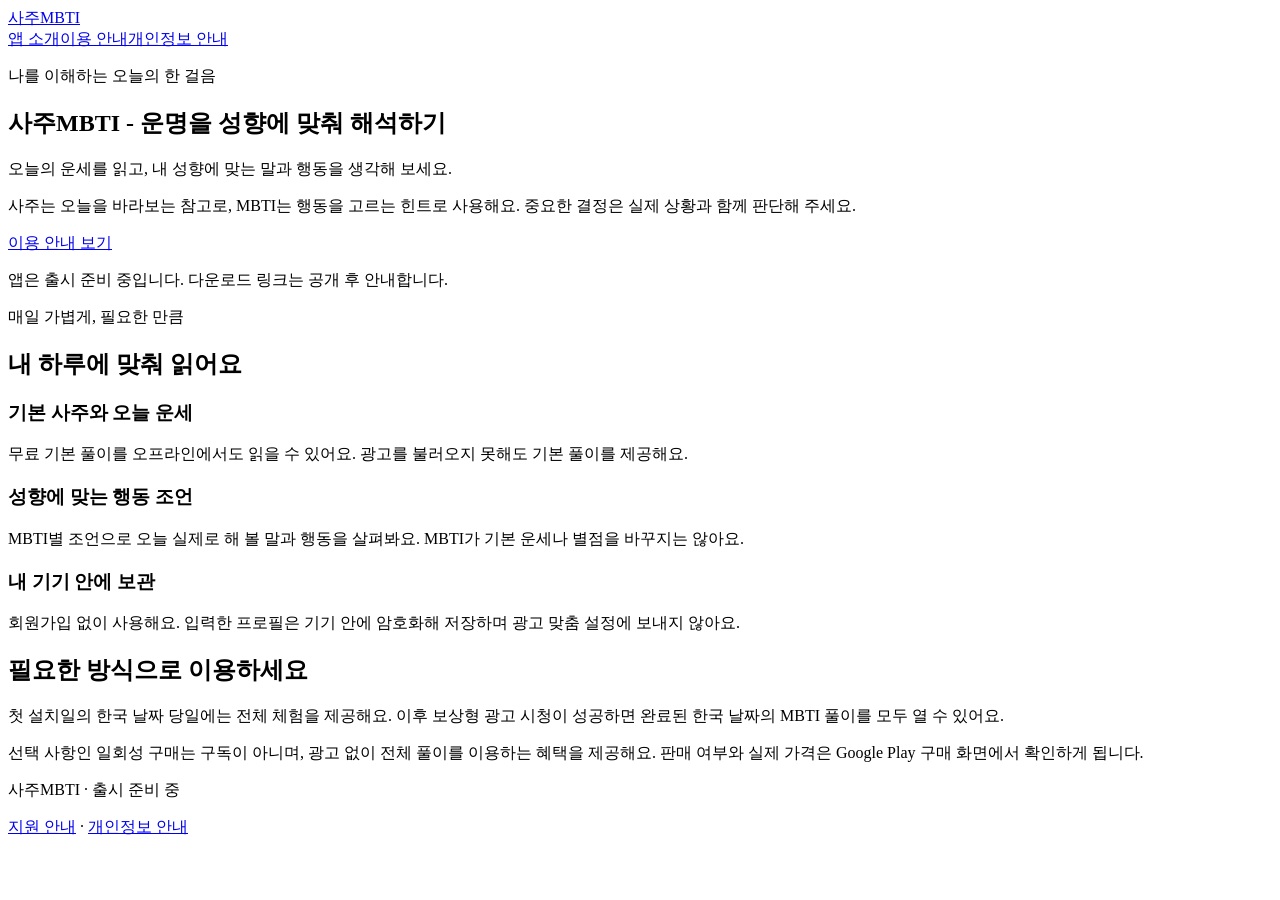
==== index.html @ 4e551788 "Add public SajuMBTI website: index.html" ====
<!doctype html>
<html lang="ko"><head><meta charset="utf-8"><meta name="viewport" content="width=device-width,initial-scale=1"><meta name="description" content="사주MBTI의 앱 소개와 이용 안내입니다."><title>사주MBTI - 운명을 성향에 맞춰 해석하기</title><link rel="stylesheet" href="site.css"></head><body>
<header><a class="brand" href="./">사주MBTI</a><nav aria-label="주요 메뉴"><a href="#features">앱 소개</a><a href="support.html">이용 안내</a><a href="privacy.html">개인정보 안내</a></nav></header>
<main><section class="hero"><div><p class="eyebrow">나를 이해하는 오늘의 한 걸음</p><h1>사주MBTI - 운명을 성향에 맞춰 해석하기</h1><p class="lead">오늘의 운세를 읽고, 내 성향에 맞는 말과 행동을 생각해 보세요.</p><p>사주는 오늘을 바라보는 참고로, MBTI는 행동을 고르는 힌트로 사용해요. 중요한 결정은 실제 상황과 함께 판단해 주세요.</p><a class="button" href="support.html">이용 안내 보기</a><p class="note">앱은 출시 준비 중입니다. 다운로드 링크는 공개 후 안내합니다.</p></div></section>
<section id="features"><p class="eyebrow">매일 가볍게, 필요한 만큼</p><h2>내 하루에 맞춰 읽어요</h2><div class="cards"><article><h3>기본 사주와 오늘 운세</h3><p>무료 기본 풀이를 오프라인에서도 읽을 수 있어요. 광고를 불러오지 못해도 기본 풀이를 제공해요.</p></article><article><h3>성향에 맞는 행동 조언</h3><p>MBTI별 조언으로 오늘 실제로 해 볼 말과 행동을 살펴봐요. MBTI가 기본 운세나 별점을 바꾸지는 않아요.</p></article><article><h3>내 기기 안에 보관</h3><p>회원가입 없이 사용해요. 입력한 프로필은 기기 안에 암호화해 저장하며 광고 맞춤 설정에 보내지 않아요.</p></article></div></section>
<section class="panel"><h2>필요한 방식으로 이용하세요</h2><p>첫 설치일의 한국 날짜 당일에는 전체 체험을 제공해요. 이후 보상형 광고 시청이 성공하면 완료된 한국 날짜의 MBTI 풀이를 모두 열 수 있어요.</p><p>선택 사항인 일회성 구매는 구독이 아니며, 광고 없이 전체 풀이를 이용하는 혜택을 제공해요. 판매 여부와 실제 가격은 Google Play 구매 화면에서 확인하게 됩니다.</p></section></main><footer><p>사주MBTI · 출시 준비 중</p><a href="support.html">지원 안내</a> · <a href="privacy.html">개인정보 안내</a></footer></body></html>
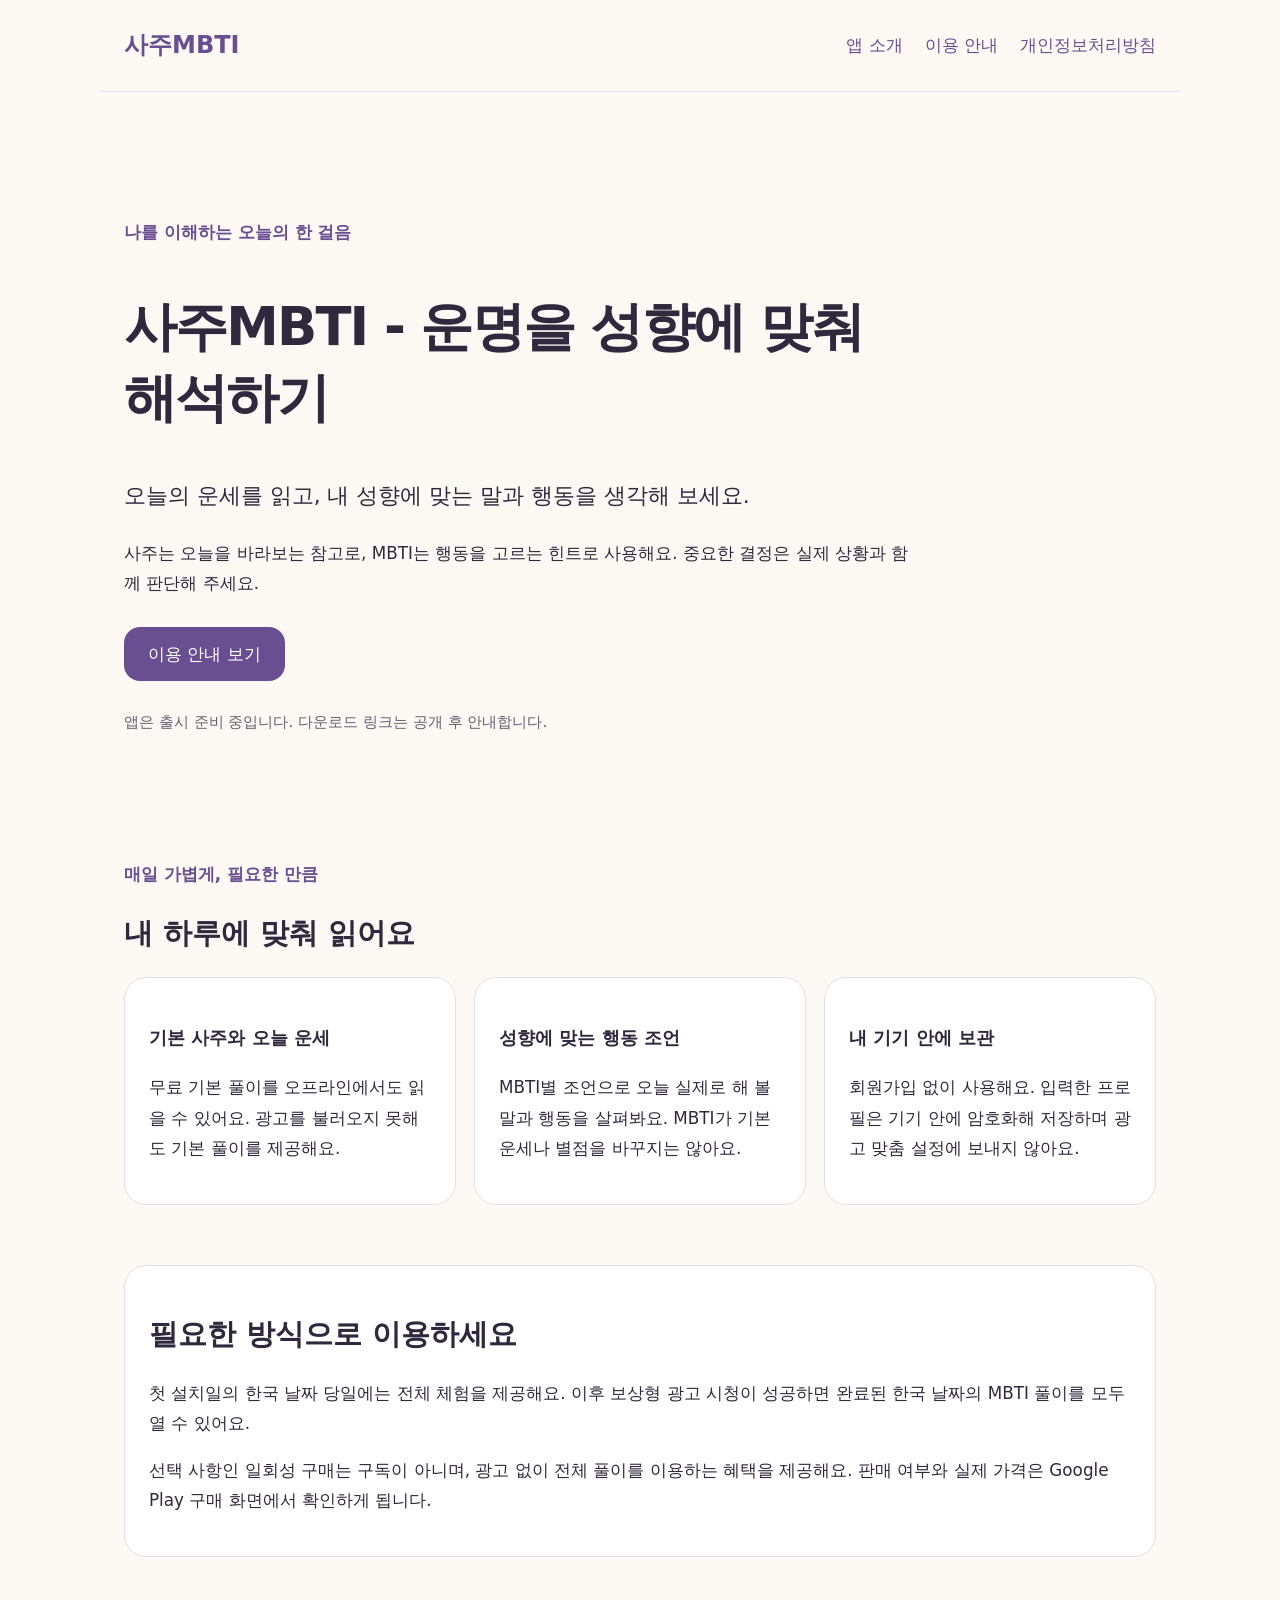
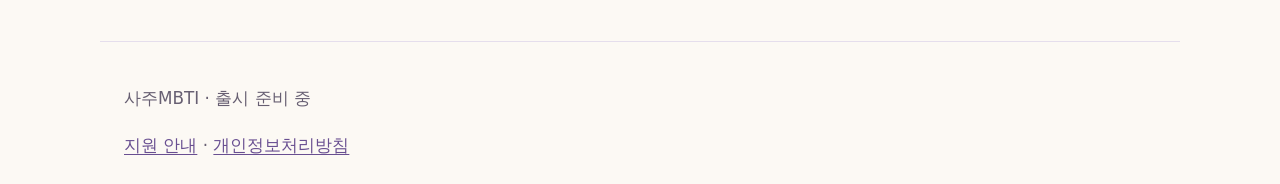
==== commit 0fa85b2c: "Finalize approved operator and privacy/support information: index.html" ====
--- a/index.html
+++ b/index.html
@@ -1,6 +1,6 @@
-<!doctype html>
-<html lang="ko"><head><meta charset="utf-8"><meta name="viewport" content="width=device-width,initial-scale=1"><meta name="description" content="사주MBTI의 앱 소개와 이용 안내입니다."><title>사주MBTI - 운명을 성향에 맞춰 해석하기</title><link rel="stylesheet" href="site.css"></head><body>
-<header><a class="brand" href="./">사주MBTI</a><nav aria-label="주요 메뉴"><a href="#features">앱 소개</a><a href="support.html">이용 안내</a><a href="privacy.html">개인정보 안내</a></nav></header>
-<main><section class="hero"><div><p class="eyebrow">나를 이해하는 오늘의 한 걸음</p><h1>사주MBTI - 운명을 성향에 맞춰 해석하기</h1><p class="lead">오늘의 운세를 읽고, 내 성향에 맞는 말과 행동을 생각해 보세요.</p><p>사주는 오늘을 바라보는 참고로, MBTI는 행동을 고르는 힌트로 사용해요. 중요한 결정은 실제 상황과 함께 판단해 주세요.</p><a class="button" href="support.html">이용 안내 보기</a><p class="note">앱은 출시 준비 중입니다. 다운로드 링크는 공개 후 안내합니다.</p></div></section>
-<section id="features"><p class="eyebrow">매일 가볍게, 필요한 만큼</p><h2>내 하루에 맞춰 읽어요</h2><div class="cards"><article><h3>기본 사주와 오늘 운세</h3><p>무료 기본 풀이를 오프라인에서도 읽을 수 있어요. 광고를 불러오지 못해도 기본 풀이를 제공해요.</p></article><article><h3>성향에 맞는 행동 조언</h3><p>MBTI별 조언으로 오늘 실제로 해 볼 말과 행동을 살펴봐요. MBTI가 기본 운세나 별점을 바꾸지는 않아요.</p></article><article><h3>내 기기 안에 보관</h3><p>회원가입 없이 사용해요. 입력한 프로필은 기기 안에 암호화해 저장하며 광고 맞춤 설정에 보내지 않아요.</p></article></div></section>
-<section class="panel"><h2>필요한 방식으로 이용하세요</h2><p>첫 설치일의 한국 날짜 당일에는 전체 체험을 제공해요. 이후 보상형 광고 시청이 성공하면 완료된 한국 날짜의 MBTI 풀이를 모두 열 수 있어요.</p><p>선택 사항인 일회성 구매는 구독이 아니며, 광고 없이 전체 풀이를 이용하는 혜택을 제공해요. 판매 여부와 실제 가격은 Google Play 구매 화면에서 확인하게 됩니다.</p></section></main><footer><p>사주MBTI · 출시 준비 중</p><a href="support.html">지원 안내</a> · <a href="privacy.html">개인정보 안내</a></footer></body></html>
+<!doctype html>
+<html lang="ko"><head><meta charset="utf-8"><meta name="viewport" content="width=device-width,initial-scale=1"><meta name="description" content="사주MBTI의 앱 소개와 이용 안내입니다."><title>사주MBTI - 운명을 성향에 맞춰 해석하기</title><link rel="stylesheet" href="site.css"></head><body>
+<header><a class="brand" href="./">사주MBTI</a><nav aria-label="주요 메뉴"><a href="#features">앱 소개</a><a href="support.html">이용 안내</a><a href="privacy.html">개인정보처리방침</a></nav></header>
+<main><section class="hero"><div><p class="eyebrow">나를 이해하는 오늘의 한 걸음</p><h1>사주MBTI - 운명을 성향에 맞춰 해석하기</h1><p class="lead">오늘의 운세를 읽고, 내 성향에 맞는 말과 행동을 생각해 보세요.</p><p>사주는 오늘을 바라보는 참고로, MBTI는 행동을 고르는 힌트로 사용해요. 중요한 결정은 실제 상황과 함께 판단해 주세요.</p><a class="button" href="support.html">이용 안내 보기</a><p class="note">앱은 출시 준비 중입니다. 다운로드 링크는 공개 후 안내합니다.</p></div></section>
+<section id="features"><p class="eyebrow">매일 가볍게, 필요한 만큼</p><h2>내 하루에 맞춰 읽어요</h2><div class="cards"><article><h3>기본 사주와 오늘 운세</h3><p>무료 기본 풀이를 오프라인에서도 읽을 수 있어요. 광고를 불러오지 못해도 기본 풀이를 제공해요.</p></article><article><h3>성향에 맞는 행동 조언</h3><p>MBTI별 조언으로 오늘 실제로 해 볼 말과 행동을 살펴봐요. MBTI가 기본 운세나 별점을 바꾸지는 않아요.</p></article><article><h3>내 기기 안에 보관</h3><p>회원가입 없이 사용해요. 입력한 프로필은 기기 안에 암호화해 저장하며 광고 맞춤 설정에 보내지 않아요.</p></article></div></section>
+<section class="panel"><h2>필요한 방식으로 이용하세요</h2><p>첫 설치일의 한국 날짜 당일에는 전체 체험을 제공해요. 이후 보상형 광고 시청이 성공하면 완료된 한국 날짜의 MBTI 풀이를 모두 열 수 있어요.</p><p>선택 사항인 일회성 구매는 구독이 아니며, 광고 없이 전체 풀이를 이용하는 혜택을 제공해요. 판매 여부와 실제 가격은 Google Play 구매 화면에서 확인하게 됩니다.</p></section></main><footer><p>사주MBTI · 출시 준비 중</p><a href="support.html">지원 안내</a> · <a href="privacy.html">개인정보처리방침</a></footer></body></html>
--- a/site.css
+++ b/site.css
@@ -0,0 +1 @@
+:root{color-scheme:light;--ink:#30283d;--muted:#675f72;--purple:#694f91;--paper:#fcf9f4;--line:#e5deec}*{box-sizing:border-box}html{scroll-behavior:smooth}body{margin:0;background:var(--paper);color:var(--ink);font:1.05rem/1.8 system-ui,-apple-system,"Malgun Gothic",sans-serif}a{color:var(--purple);text-underline-offset:.2em}a:focus-visible{outline:3px solid var(--purple);outline-offset:5px}header,main,footer{max-width:1080px;margin:auto;padding:24px}header{display:flex;align-items:center;justify-content:space-between;gap:24px;flex-wrap:wrap;border-bottom:1px solid var(--line)}.brand{font-size:1.5rem;font-weight:800;text-decoration:none}nav{display:flex;gap:22px;flex-wrap:wrap}nav a{text-decoration:none}section{margin:36px 0 60px}.hero{padding:48px 0;max-width:800px}h1{font-size:clamp(2rem,5vw,3.3rem);line-height:1.35;letter-spacing:-.035em;word-break:keep-all}h2{font-size:1.8rem;line-height:1.4}h3{font-size:1.15rem}.eyebrow{color:var(--purple);font-weight:700}.lead{font-size:1.35rem}.button{display:inline-block;background:var(--purple);color:white;padding:12px 24px;border-radius:16px;text-decoration:none;margin:12px 0}.note{font-size:.95rem;color:var(--muted)}.cards{display:grid;grid-template-columns:repeat(3,minmax(0,1fr));gap:18px}.cards article,.panel{padding:24px;border:1px solid var(--line);border-radius:22px;background:white}footer{border-top:1px solid var(--line);color:var(--muted)}.document{max-width:820px}.document h2{margin-top:36px}.status{padding:18px;border-left:4px solid var(--purple);background:#f0eaf7}@media(max-width:680px){header,main,footer{padding:20px}.cards{grid-template-columns:1fr}.hero{padding:20px 0}nav{gap:16px}section{margin-bottom:36px}}
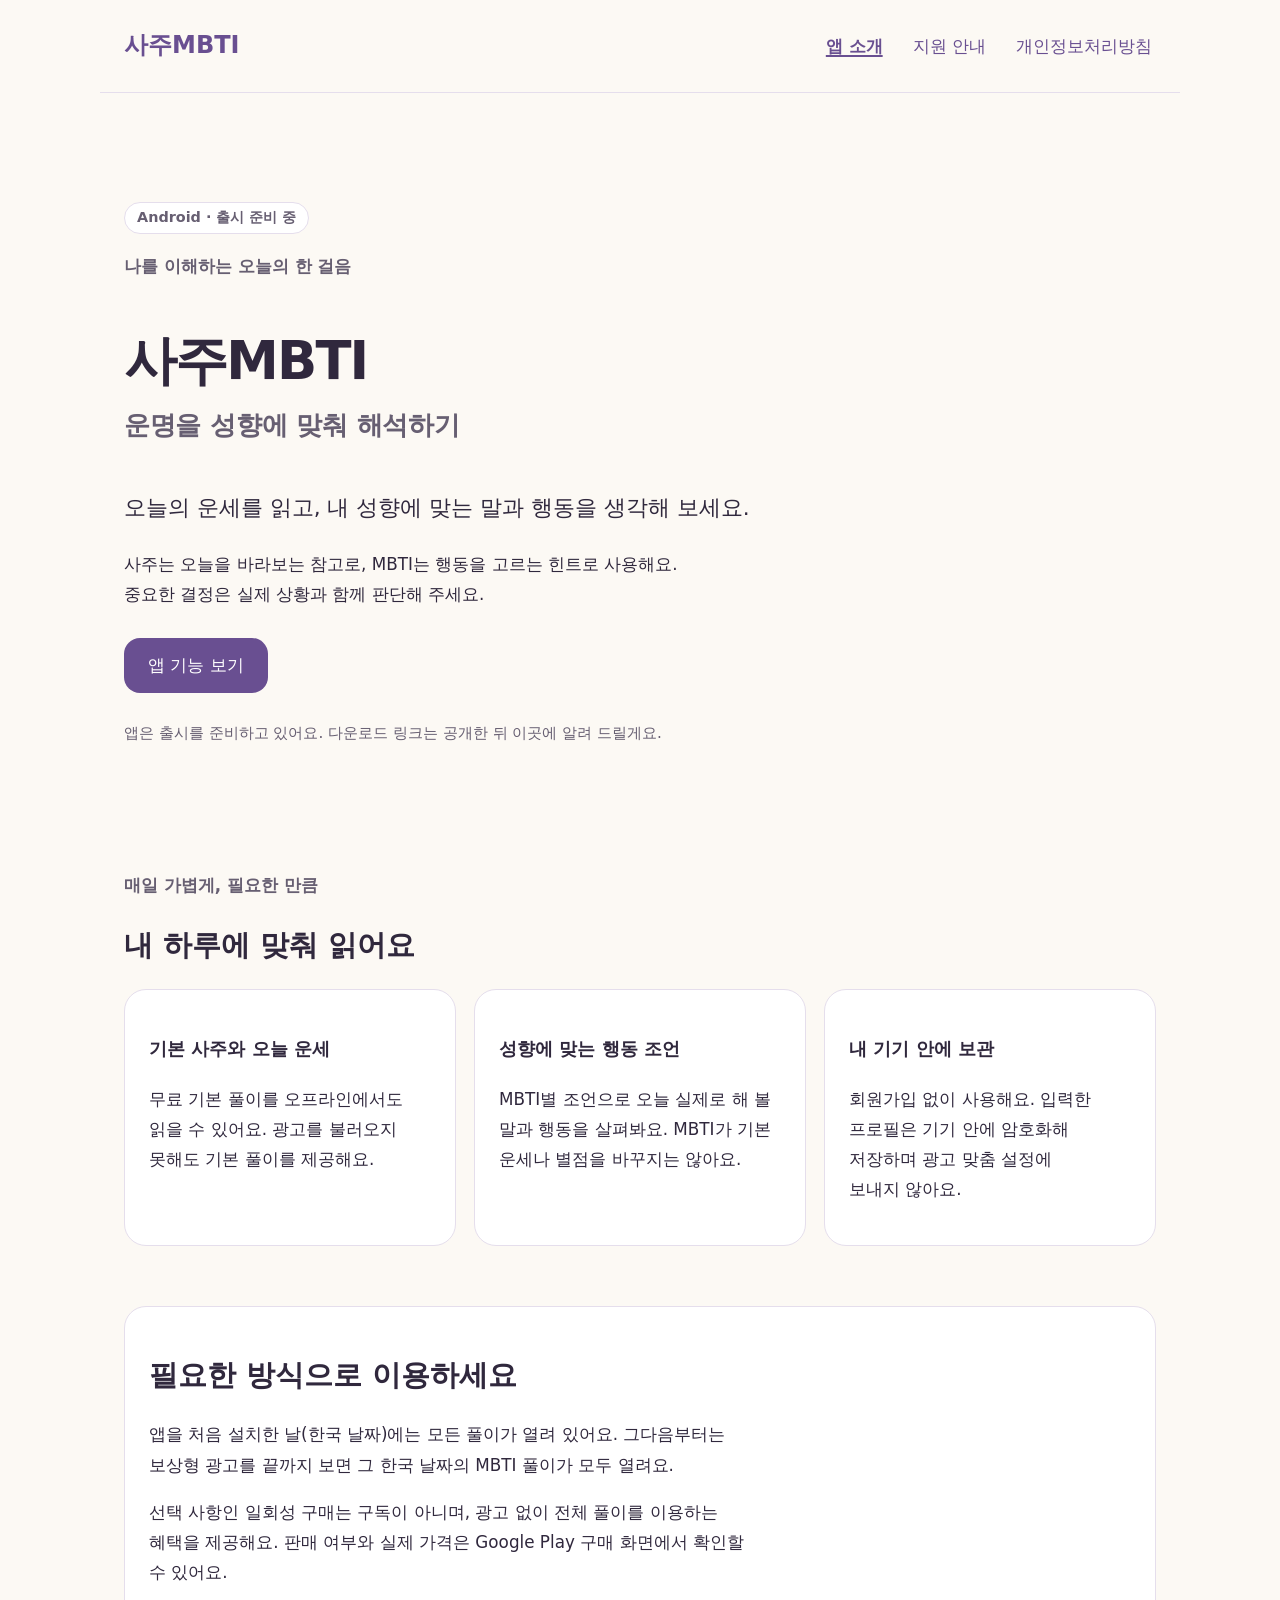
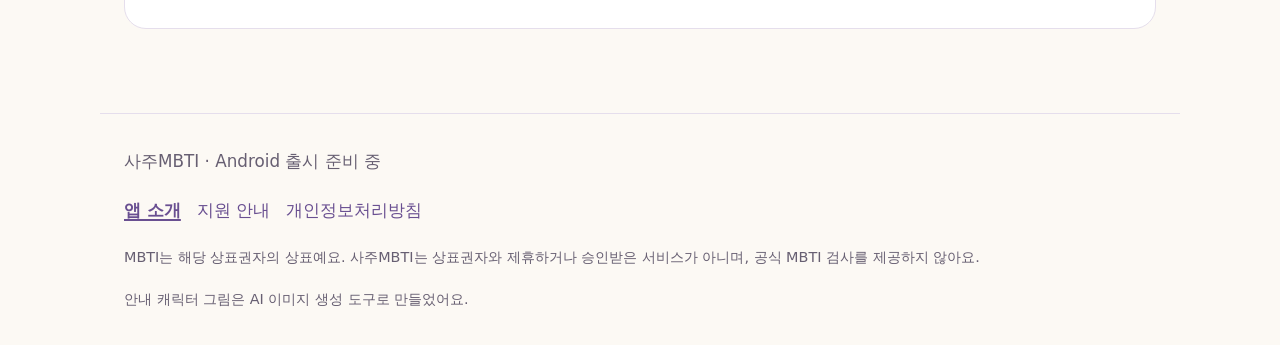
==== commit a2add592: "Publish 2026-11-07 review fixes, proofread copy and new guide art to saju test web Web trial only (t" ====
--- a/index.html
+++ b/index.html
@@ -1,6 +1,8 @@
-<!doctype html>
-<html lang="ko"><head><meta charset="utf-8"><meta name="viewport" content="width=device-width,initial-scale=1"><meta name="description" content="사주MBTI의 앱 소개와 이용 안내입니다."><title>사주MBTI - 운명을 성향에 맞춰 해석하기</title><link rel="stylesheet" href="site.css"></head><body>
-<header><a class="brand" href="./">사주MBTI</a><nav aria-label="주요 메뉴"><a href="#features">앱 소개</a><a href="support.html">이용 안내</a><a href="privacy.html">개인정보처리방침</a></nav></header>
-<main><section class="hero"><div><p class="eyebrow">나를 이해하는 오늘의 한 걸음</p><h1>사주MBTI - 운명을 성향에 맞춰 해석하기</h1><p class="lead">오늘의 운세를 읽고, 내 성향에 맞는 말과 행동을 생각해 보세요.</p><p>사주는 오늘을 바라보는 참고로, MBTI는 행동을 고르는 힌트로 사용해요. 중요한 결정은 실제 상황과 함께 판단해 주세요.</p><a class="button" href="support.html">이용 안내 보기</a><p class="note">앱은 출시 준비 중입니다. 다운로드 링크는 공개 후 안내합니다.</p></div></section>
-<section id="features"><p class="eyebrow">매일 가볍게, 필요한 만큼</p><h2>내 하루에 맞춰 읽어요</h2><div class="cards"><article><h3>기본 사주와 오늘 운세</h3><p>무료 기본 풀이를 오프라인에서도 읽을 수 있어요. 광고를 불러오지 못해도 기본 풀이를 제공해요.</p></article><article><h3>성향에 맞는 행동 조언</h3><p>MBTI별 조언으로 오늘 실제로 해 볼 말과 행동을 살펴봐요. MBTI가 기본 운세나 별점을 바꾸지는 않아요.</p></article><article><h3>내 기기 안에 보관</h3><p>회원가입 없이 사용해요. 입력한 프로필은 기기 안에 암호화해 저장하며 광고 맞춤 설정에 보내지 않아요.</p></article></div></section>
-<section class="panel"><h2>필요한 방식으로 이용하세요</h2><p>첫 설치일의 한국 날짜 당일에는 전체 체험을 제공해요. 이후 보상형 광고 시청이 성공하면 완료된 한국 날짜의 MBTI 풀이를 모두 열 수 있어요.</p><p>선택 사항인 일회성 구매는 구독이 아니며, 광고 없이 전체 풀이를 이용하는 혜택을 제공해요. 판매 여부와 실제 가격은 Google Play 구매 화면에서 확인하게 됩니다.</p></section></main><footer><p>사주MBTI · 출시 준비 중</p><a href="support.html">지원 안내</a> · <a href="privacy.html">개인정보처리방침</a></footer></body></html>
+<!doctype html>
+<html lang="ko"><head><meta charset="utf-8"><meta name="viewport" content="width=device-width,initial-scale=1"><title>사주MBTI - 운명을 성향에 맞춰 해석하기</title><meta name="description" content="생일로 읽는 사주와 오늘 운세에 MBTI별 행동 조언을 더한 Android 앱이에요. 회원가입 없이 쓰고, 입력한 정보는 기기 안에 저장해요."><link rel="canonical" href="https://bluehige.github.io/saju/"><meta name="theme-color" content="#6D4DAA"><link rel="icon" type="image/png" sizes="64x64" href="favicon.png"><link rel="apple-touch-icon" sizes="180x180" href="apple-touch-icon.png"><meta property="og:type" content="website"><meta property="og:site_name" content="사주MBTI"><meta property="og:locale" content="ko_KR"><meta property="og:title" content="사주MBTI - 운명을 성향에 맞춰 해석하기"><meta property="og:description" content="오늘의 운세를 읽고, 내 성향에 맞는 말과 행동을 골라 보세요. Android 앱으로 출시를 준비하고 있어요."><meta property="og:url" content="https://bluehige.github.io/saju/"><meta property="og:image" content="https://bluehige.github.io/saju/og-image.png"><meta property="og:image:width" content="1200"><meta property="og:image:height" content="630"><meta property="og:image:alt" content="사주MBTI 안내 캐릭터와 앱 이름"><meta name="twitter:card" content="summary_large_image"><link rel="stylesheet" href="site.css"></head><body>
+<a class="skip" href="#main">본문으로 건너뛰기</a>
+<header><a class="brand" href="./">사주MBTI</a><nav aria-label="주요 메뉴"><a href="./" aria-current="page">앱 소개</a><a href="support.html">지원 안내</a><a href="privacy.html">개인정보처리방침</a></nav></header>
+<main id="main"><section class="hero"><div><p class="badge">Android · 출시 준비 중</p><p class="eyebrow">나를 이해하는 오늘의 한 걸음</p><h1>사주MBTI<span class="tagline">운명을 성향에 맞춰 해석하기</span></h1><p class="lead">오늘의 운세를 읽고, 내 성향에 맞는 말과 행동을 생각해 보세요.</p><p>사주는 오늘을 바라보는 참고로, MBTI는 행동을 고르는 힌트로 사용해요. 중요한 결정은 실제 상황과 함께 판단해 주세요.</p><a class="button" href="#features">앱 기능 보기</a><p class="note">앱은 출시를 준비하고 있어요. 다운로드 링크는 공개한 뒤 이곳에 알려 드릴게요.</p></div></section>
+<section id="features"><p class="eyebrow">매일 가볍게, 필요한 만큼</p><h2>내 하루에 맞춰 읽어요</h2><div class="cards"><article><h3>기본 사주와 오늘 운세</h3><p>무료 기본 풀이를 오프라인에서도 읽을 수 있어요. 광고를 불러오지 못해도 기본 풀이를 제공해요.</p></article><article><h3>성향에 맞는 행동 조언</h3><p>MBTI별 조언으로 오늘 실제로 해 볼 말과 행동을 살펴봐요. MBTI가 기본 운세나 별점을 바꾸지는 않아요.</p></article><article><h3>내 기기 안에 보관</h3><p>회원가입 없이 사용해요. 입력한 프로필은 기기 안에 암호화해 저장하며 광고 맞춤 설정에 보내지 않아요.</p></article></div></section>
+<section class="panel"><h2>필요한 방식으로 이용하세요</h2><p>앱을 처음 설치한 날(한국 날짜)에는 모든 풀이가 열려 있어요. 그다음부터는 보상형 광고를 끝까지 보면 그 한국 날짜의 MBTI 풀이가 모두 열려요.</p><p>선택 사항인 일회성 구매는 구독이 아니며, 광고 없이 전체 풀이를 이용하는 혜택을 제공해요. 판매 여부와 실제 가격은 Google Play 구매 화면에서 확인할 수 있어요.</p></section></main>
+<footer><p>사주MBTI · Android 출시 준비 중</p><nav aria-label="바닥글 메뉴"><a href="./" aria-current="page">앱 소개</a><a href="support.html">지원 안내</a><a href="privacy.html">개인정보처리방침</a></nav><p class="fine">MBTI는 해당 상표권자의 상표예요. 사주MBTI는 상표권자와 제휴하거나 승인받은 서비스가 아니며, 공식 MBTI 검사를 제공하지 않아요.</p><p class="fine">안내 캐릭터 그림은 AI 이미지 생성 도구로 만들었어요.</p></footer></body></html>
--- a/site.css
+++ b/site.css
@@ -1 +1,51 @@
-:root{color-scheme:light;--ink:#30283d;--muted:#675f72;--purple:#694f91;--paper:#fcf9f4;--line:#e5deec}*{box-sizing:border-box}html{scroll-behavior:smooth}body{margin:0;background:var(--paper);color:var(--ink);font:1.05rem/1.8 system-ui,-apple-system,"Malgun Gothic",sans-serif}a{color:var(--purple);text-underline-offset:.2em}a:focus-visible{outline:3px solid var(--purple);outline-offset:5px}header,main,footer{max-width:1080px;margin:auto;padding:24px}header{display:flex;align-items:center;justify-content:space-between;gap:24px;flex-wrap:wrap;border-bottom:1px solid var(--line)}.brand{font-size:1.5rem;font-weight:800;text-decoration:none}nav{display:flex;gap:22px;flex-wrap:wrap}nav a{text-decoration:none}section{margin:36px 0 60px}.hero{padding:48px 0;max-width:800px}h1{font-size:clamp(2rem,5vw,3.3rem);line-height:1.35;letter-spacing:-.035em;word-break:keep-all}h2{font-size:1.8rem;line-height:1.4}h3{font-size:1.15rem}.eyebrow{color:var(--purple);font-weight:700}.lead{font-size:1.35rem}.button{display:inline-block;background:var(--purple);color:white;padding:12px 24px;border-radius:16px;text-decoration:none;margin:12px 0}.note{font-size:.95rem;color:var(--muted)}.cards{display:grid;grid-template-columns:repeat(3,minmax(0,1fr));gap:18px}.cards article,.panel{padding:24px;border:1px solid var(--line);border-radius:22px;background:white}footer{border-top:1px solid var(--line);color:var(--muted)}.document{max-width:820px}.document h2{margin-top:36px}.status{padding:18px;border-left:4px solid var(--purple);background:#f0eaf7}@media(max-width:680px){header,main,footer{padding:20px}.cards{grid-template-columns:1fr}.hero{padding:20px 0}nav{gap:16px}section{margin-bottom:36px}}
+:root{color-scheme:light;--ink:#30283d;--muted:#675f72;--purple:#694f91;--purple-dark:#58427a;--paper:#fcf9f4;--line:#e5deec}
+*{box-sizing:border-box}
+html{scroll-behavior:smooth}
+body{margin:0;background:var(--paper);color:var(--ink);font:1.05rem/1.8 system-ui,-apple-system,"Malgun Gothic",sans-serif;word-break:keep-all;overflow-wrap:break-word}
+a{color:var(--purple);text-underline-offset:.2em}
+a:focus-visible{outline:3px solid var(--purple);outline-offset:5px}
+.skip{position:absolute;left:16px;top:-80px;z-index:10;background:var(--ink);color:#fff;padding:10px 16px;border-radius:12px}
+.skip:focus{top:12px}
+header,main,footer{max-width:1080px;margin:auto;padding:24px}
+header{display:flex;align-items:center;justify-content:space-between;gap:12px 24px;flex-wrap:wrap;border-bottom:1px solid var(--line)}
+.brand{font-size:1.5rem;font-weight:800;text-decoration:none}
+nav{display:flex;gap:4px 22px;flex-wrap:wrap}
+nav a{display:inline-flex;align-items:center;min-height:44px;padding:0 4px;text-decoration:none}
+nav a:hover{text-decoration:underline}
+nav a[aria-current="page"]{font-weight:800;text-decoration:underline;text-decoration-thickness:2px}
+section{margin:36px 0 60px}
+.hero{padding:48px 0;max-width:800px}
+h1,h2,h3{text-wrap:balance}
+p,li{text-wrap:pretty}
+h1{font-size:clamp(2rem,5vw,3.3rem);line-height:1.35;letter-spacing:-.035em}
+h1 .tagline{display:block;margin-top:.35em;font-size:.5em;line-height:1.5;letter-spacing:-.01em;font-weight:600;color:var(--muted)}
+h2{font-size:clamp(1.35rem,1rem + 1.5vw,1.8rem);line-height:1.4}
+h3{font-size:1.15rem}
+.eyebrow{color:var(--muted);font-weight:700}
+.badge{display:inline-block;margin:0;padding:2px 12px;border:1px solid var(--line);border-radius:999px;background:#fff;color:var(--muted);font-size:.9rem;font-weight:700}
+.lead{font-size:1.35rem}
+.hero p,.panel p{max-width:36em}
+.button{display:inline-block;background:var(--purple);color:#fff;padding:12px 24px;border-radius:16px;text-decoration:none;margin:12px 0}
+.button:hover{background:var(--purple-dark)}
+.button:active{transform:translateY(1px)}
+.note{font-size:.95rem;color:var(--muted)}
+.cards{display:grid;grid-template-columns:repeat(3,minmax(0,1fr));gap:18px}
+.cards article,.panel{padding:24px;border:1px solid var(--line);border-radius:22px;background:#fff}
+footer{display:flex;flex-wrap:wrap;align-items:center;gap:0 16px;border-top:1px solid var(--line);color:var(--muted)}
+footer p{flex-basis:100%;margin:8px 0}
+footer nav{gap:0 16px}
+footer a{display:inline-block;padding:11px 0}
+footer nav a{min-height:0;padding:11px 0}
+footer .fine{font-size:.9rem}
+.document>*{max-width:38em}
+.document p,.document li{max-width:38em}
+.document h2{margin-top:36px;scroll-margin-top:16px}
+.document table{width:100%;max-width:100%;border-collapse:collapse;font-size:.95rem}
+.document th,.document td{border:1px solid var(--line);padding:8px 10px;text-align:left;vertical-align:top}
+.toc{padding:16px 24px;border:1px solid var(--line);border-radius:18px;background:#fff}
+.toc ol{margin:0;padding-left:1.4em}
+.toc a{display:inline-block;padding:4px 0}
+.to-top{font-size:.95rem}
+@media(max-width:680px){.document table{display:block;overflow-x:auto}header,main,footer{padding:20px}header{flex-direction:column;align-items:flex-start}.cards{grid-template-columns:1fr}.hero{padding:20px 0}nav{gap:0 16px}section{margin-bottom:36px}}
+@media(prefers-reduced-motion:reduce){html{scroll-behavior:auto}.button:active{transform:none}}
+@media print{.skip,header nav,footer nav,.toc,.to-top{display:none}body{background:#fff;font-size:11pt}header,main,footer{max-width:none;padding:0}a{color:var(--ink)}a[href^="http"]::after,a[href^="mailto:"]::after{content:" (" attr(href) ")";font-size:.85em;word-break:break-all}}
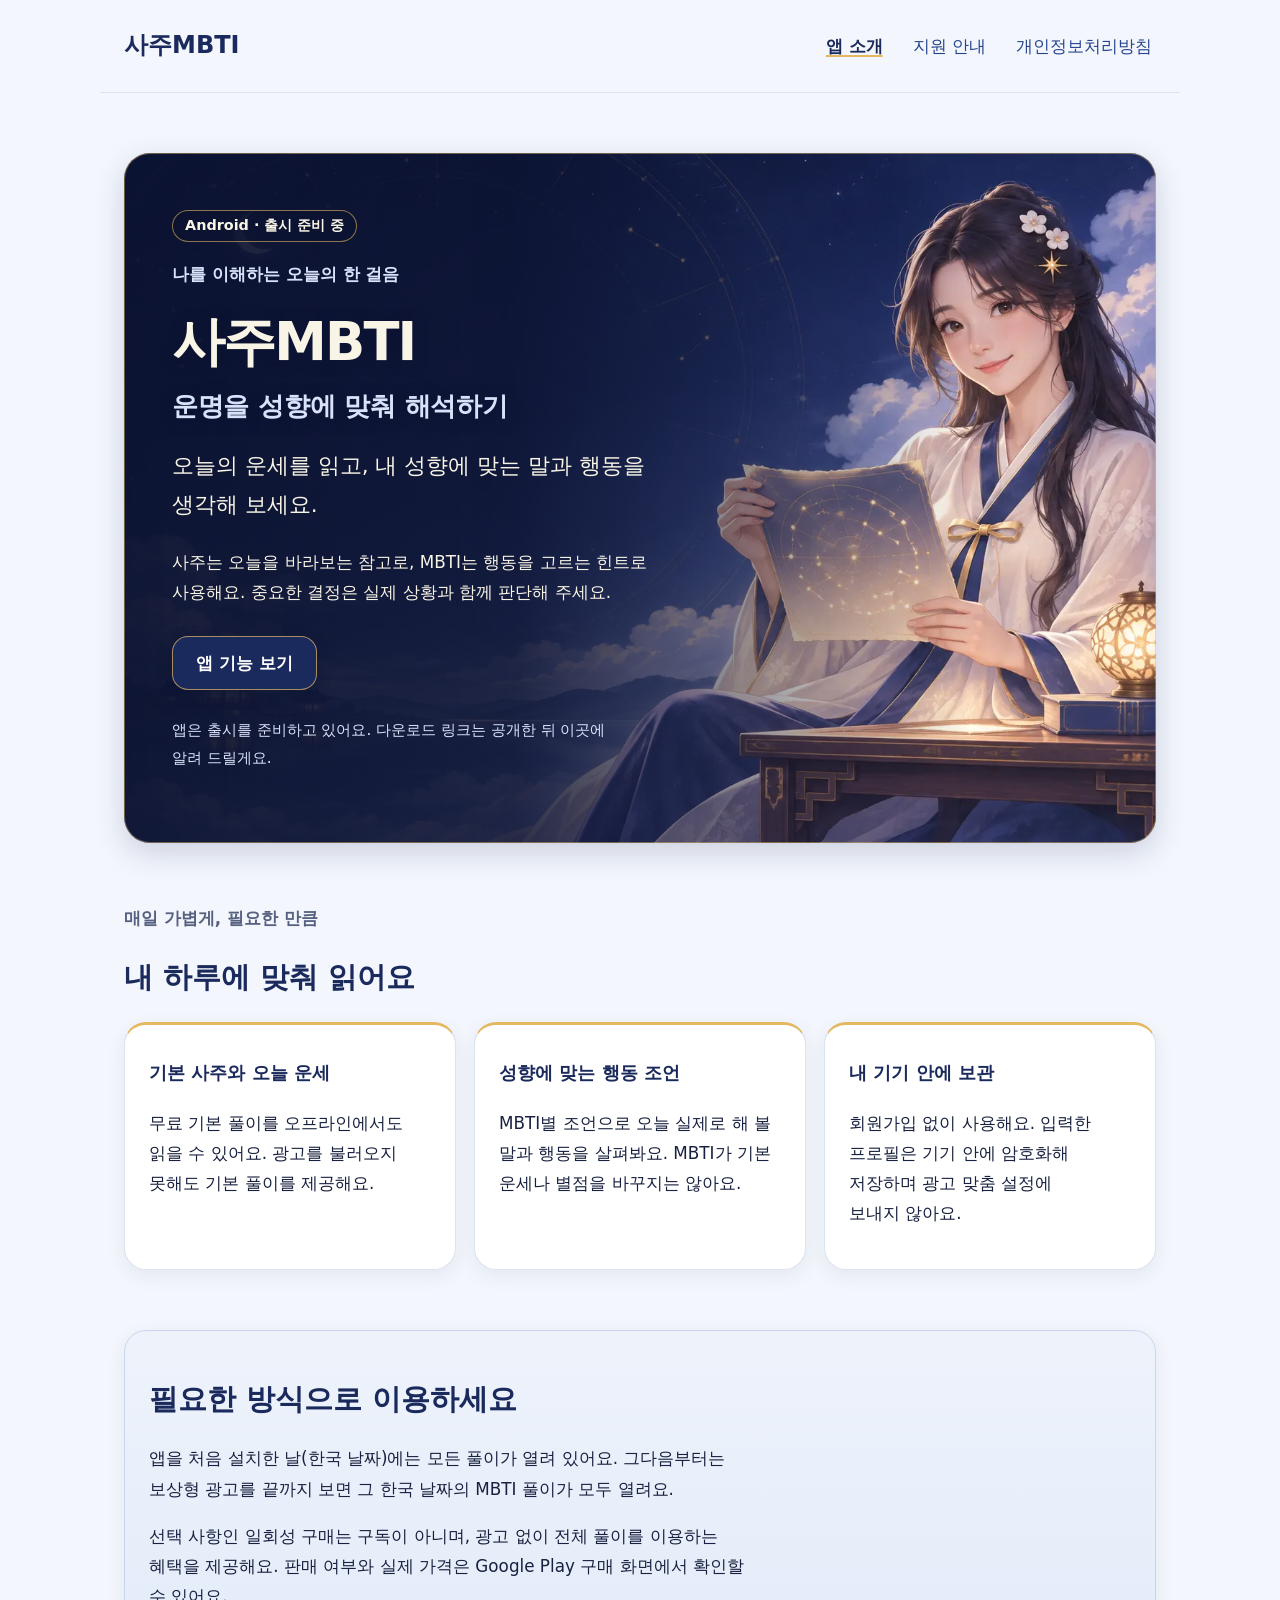
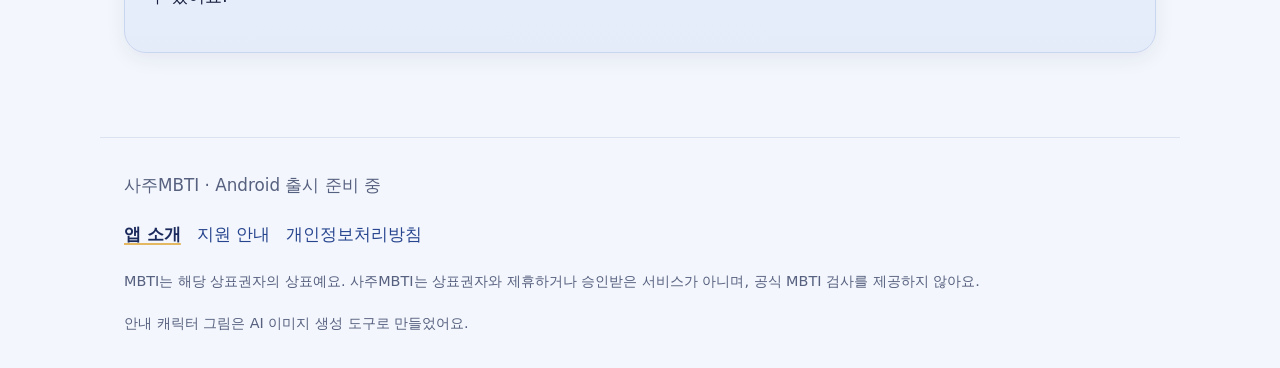
==== commit 7e9dd8f9: "Publish saju test web update Web trial only (test/ plus shared icons). No Android release.  Co-Autho" ====
--- a/index.html
+++ b/index.html
@@ -1,5 +1,5 @@
 <!doctype html>
-<html lang="ko"><head><meta charset="utf-8"><meta name="viewport" content="width=device-width,initial-scale=1"><title>사주MBTI - 운명을 성향에 맞춰 해석하기</title><meta name="description" content="생일로 읽는 사주와 오늘 운세에 MBTI별 행동 조언을 더한 Android 앱이에요. 회원가입 없이 쓰고, 입력한 정보는 기기 안에 저장해요."><link rel="canonical" href="https://bluehige.github.io/saju/"><meta name="theme-color" content="#6D4DAA"><link rel="icon" type="image/png" sizes="64x64" href="favicon.png"><link rel="apple-touch-icon" sizes="180x180" href="apple-touch-icon.png"><meta property="og:type" content="website"><meta property="og:site_name" content="사주MBTI"><meta property="og:locale" content="ko_KR"><meta property="og:title" content="사주MBTI - 운명을 성향에 맞춰 해석하기"><meta property="og:description" content="오늘의 운세를 읽고, 내 성향에 맞는 말과 행동을 골라 보세요. Android 앱으로 출시를 준비하고 있어요."><meta property="og:url" content="https://bluehige.github.io/saju/"><meta property="og:image" content="https://bluehige.github.io/saju/og-image.png"><meta property="og:image:width" content="1200"><meta property="og:image:height" content="630"><meta property="og:image:alt" content="사주MBTI 안내 캐릭터와 앱 이름"><meta name="twitter:card" content="summary_large_image"><link rel="stylesheet" href="site.css"></head><body>
+<html lang="ko"><head><meta charset="utf-8"><meta name="viewport" content="width=device-width,initial-scale=1"><title>사주MBTI - 운명을 성향에 맞춰 해석하기</title><meta name="description" content="생일로 읽는 사주와 오늘 운세에 MBTI별 행동 조언을 더한 Android 앱이에요. 회원가입 없이 쓰고, 입력한 정보는 기기 안에 저장해요."><link rel="canonical" href="https://bluehige.github.io/saju/"><meta name="theme-color" content="#1B2A5C"><link rel="icon" type="image/png" sizes="64x64" href="favicon.png"><link rel="apple-touch-icon" sizes="180x180" href="apple-touch-icon.png"><meta property="og:type" content="website"><meta property="og:site_name" content="사주MBTI"><meta property="og:locale" content="ko_KR"><meta property="og:title" content="사주MBTI - 운명을 성향에 맞춰 해석하기"><meta property="og:description" content="오늘의 운세를 읽고, 내 성향에 맞는 말과 행동을 골라 보세요. Android 앱으로 출시를 준비하고 있어요."><meta property="og:url" content="https://bluehige.github.io/saju/"><meta property="og:image" content="https://bluehige.github.io/saju/og-image.png"><meta property="og:image:width" content="1200"><meta property="og:image:height" content="630"><meta property="og:image:alt" content="사주MBTI 안내 캐릭터와 앱 이름"><meta name="twitter:card" content="summary_large_image"><link rel="stylesheet" href="site.css"></head><body>
 <a class="skip" href="#main">본문으로 건너뛰기</a>
 <header><a class="brand" href="./">사주MBTI</a><nav aria-label="주요 메뉴"><a href="./" aria-current="page">앱 소개</a><a href="support.html">지원 안내</a><a href="privacy.html">개인정보처리방침</a></nav></header>
 <main id="main"><section class="hero"><div><p class="badge">Android · 출시 준비 중</p><p class="eyebrow">나를 이해하는 오늘의 한 걸음</p><h1>사주MBTI<span class="tagline">운명을 성향에 맞춰 해석하기</span></h1><p class="lead">오늘의 운세를 읽고, 내 성향에 맞는 말과 행동을 생각해 보세요.</p><p>사주는 오늘을 바라보는 참고로, MBTI는 행동을 고르는 힌트로 사용해요. 중요한 결정은 실제 상황과 함께 판단해 주세요.</p><a class="button" href="#features">앱 기능 보기</a><p class="note">앱은 출시를 준비하고 있어요. 다운로드 링크는 공개한 뒤 이곳에 알려 드릴게요.</p></div></section>
--- a/site.css
+++ b/site.css
@@ -1,20 +1,29 @@
-:root{color-scheme:light;--ink:#30283d;--muted:#675f72;--purple:#694f91;--purple-dark:#58427a;--paper:#fcf9f4;--line:#e5deec}
+/* 2026-11-10 푸른 동양풍: 밤 남색(--night)·청화 파랑(--blue)·연파랑(--soft)·밝은 금(--gold, 테두리와 어두운 바탕 위에서만) */
+:root{color-scheme:light;--ink:#18213F;--muted:#56607F;--night:#1B2A5C;--night-deep:#131F47;--blue:#27458F;--soft:#DFE8F8;--paper:#F3F6FC;--line:#DCE3F0;--gold:#E3B861;--gold-ink:#9A6B12;--ivory:#F8F4E6}
 *{box-sizing:border-box}
 html{scroll-behavior:smooth}
-body{margin:0;background:var(--paper);color:var(--ink);font:1.05rem/1.8 system-ui,-apple-system,"Malgun Gothic",sans-serif;word-break:keep-all;overflow-wrap:break-word}
-a{color:var(--purple);text-underline-offset:.2em}
-a:focus-visible{outline:3px solid var(--purple);outline-offset:5px}
+body{margin:0;background:var(--paper);color:var(--ink);font:1.05rem/1.8 "Pretendard Variable",Pretendard,-apple-system,BlinkMacSystemFont,"Apple SD Gothic Neo","Noto Sans KR","Noto Sans CJK KR","Malgun Gothic",system-ui,sans-serif;word-break:keep-all;overflow-wrap:break-word}
+a{color:var(--blue);text-underline-offset:.2em}
+a:focus-visible{outline:3px solid var(--blue);outline-offset:5px}
 .skip{position:absolute;left:16px;top:-80px;z-index:10;background:var(--ink);color:#fff;padding:10px 16px;border-radius:12px}
 .skip:focus{top:12px}
 header,main,footer{max-width:1080px;margin:auto;padding:24px}
 header{display:flex;align-items:center;justify-content:space-between;gap:12px 24px;flex-wrap:wrap;border-bottom:1px solid var(--line)}
-.brand{font-size:1.5rem;font-weight:800;text-decoration:none}
+.brand{font-size:1.5rem;font-weight:800;text-decoration:none;color:var(--night)}
 nav{display:flex;gap:4px 22px;flex-wrap:wrap}
 nav a{display:inline-flex;align-items:center;min-height:44px;padding:0 4px;text-decoration:none}
 nav a:hover{text-decoration:underline}
-nav a[aria-current="page"]{font-weight:800;text-decoration:underline;text-decoration-thickness:2px}
+nav a[aria-current="page"]{font-weight:800;color:var(--night);text-decoration:underline;text-decoration-thickness:2px;text-decoration-color:var(--gold)}
 section{margin:36px 0 60px}
-.hero{padding:48px 0;max-width:800px}
+/* 소개 머리: 밤하늘 장면 그림 위에 어두운 덮개를 깔고 미색 글자를 얹는다 */
+.hero{position:relative;padding:56px 48px;border-radius:26px;overflow:hidden;color:var(--ivory);background:linear-gradient(90deg,#0b1230f2 0%,#0b1230d9 38%,#0b123066 62%,#0b123000 82%),var(--night) url(hero-night.webp) right center/cover no-repeat;box-shadow:inset 0 0 0 1px #e3b86173,0 10px 30px #1b2a5c2e}
+.hero>div{max-width:31em}
+.hero h1{margin:.3em 0 .4em;text-shadow:0 2px 14px #0b123099}
+.hero h1 .tagline,.hero .eyebrow{color:#D9E2FA}
+.hero .note{color:#D9E2FA}
+.hero .badge{background:#0b123080;border-color:#e3b86199;color:var(--ivory)}
+.hero .button{box-shadow:inset 0 0 0 1px #e3b861b3,0 4px 14px #0b123066}
+.hero a:focus-visible{outline-color:var(--gold)}
 h1,h2,h3{text-wrap:balance}
 p,li{text-wrap:pretty}
 h1{font-size:clamp(2rem,5vw,3.3rem);line-height:1.35;letter-spacing:-.035em}
@@ -25,12 +34,16 @@
 .badge{display:inline-block;margin:0;padding:2px 12px;border:1px solid var(--line);border-radius:999px;background:#fff;color:var(--muted);font-size:.9rem;font-weight:700}
 .lead{font-size:1.35rem}
 .hero p,.panel p{max-width:36em}
-.button{display:inline-block;background:var(--purple);color:#fff;padding:12px 24px;border-radius:16px;text-decoration:none;margin:12px 0}
-.button:hover{background:var(--purple-dark)}
+.button{display:inline-block;background:var(--night);font-weight:700;color:#fff;padding:12px 24px;border-radius:16px;text-decoration:none;margin:12px 0}
+.button:hover{background:var(--night-deep)}
 .button:active{transform:translateY(1px)}
 .note{font-size:.95rem;color:var(--muted)}
 .cards{display:grid;grid-template-columns:repeat(3,minmax(0,1fr));gap:18px}
-.cards article,.panel{padding:24px;border:1px solid var(--line);border-radius:22px;background:#fff}
+.cards article,.panel{padding:24px;border:1px solid var(--line);border-radius:22px;background:#fff;box-shadow:0 6px 20px #1b2a5c12}
+.cards article{border-top:3px solid var(--gold)}
+.cards h3{color:var(--night);margin-top:.4em}
+.panel{background:linear-gradient(#EEF3FB,#E4ECFA);border-color:#c9d6ef}
+h2{color:var(--night)}
 footer{display:flex;flex-wrap:wrap;align-items:center;gap:0 16px;border-top:1px solid var(--line);color:var(--muted)}
 footer p{flex-basis:100%;margin:8px 0}
 footer nav{gap:0 16px}
@@ -41,11 +54,13 @@
 .document p,.document li{max-width:38em}
 .document h2{margin-top:36px;scroll-margin-top:16px}
 .document table{width:100%;max-width:100%;border-collapse:collapse;font-size:.95rem}
-.document th,.document td{border:1px solid var(--line);padding:8px 10px;text-align:left;vertical-align:top}
+.document th,.document td{border:1px solid var(--line);padding:8px 10px;text-align:left;vertical-align:top;background:#fff}
+.document th{background:var(--soft);color:var(--night)}
+.document>h1{color:var(--night);padding-bottom:.35em;border-bottom:2px solid var(--gold)}
 .toc{padding:16px 24px;border:1px solid var(--line);border-radius:18px;background:#fff}
 .toc ol{margin:0;padding-left:1.4em}
 .toc a{display:inline-block;padding:4px 0}
 .to-top{font-size:.95rem}
-@media(max-width:680px){.document table{display:block;overflow-x:auto}header,main,footer{padding:20px}header{flex-direction:column;align-items:flex-start}.cards{grid-template-columns:1fr}.hero{padding:20px 0}nav{gap:0 16px}section{margin-bottom:36px}}
+@media(max-width:680px){.document table{display:block;overflow-x:auto}header,main,footer{padding:20px}header{flex-direction:column;align-items:flex-start}.cards{grid-template-columns:1fr}.hero{padding:28px 22px 236px;background:linear-gradient(180deg,#0b1230f5 0%,#0b1230eb 62%,#0b123059 80%,#0b123000 92%),var(--night) url(hero-night.webp) 86% bottom/auto 270px no-repeat}.hero>div{max-width:none}nav{gap:0 16px}section{margin-bottom:36px}}
 @media(prefers-reduced-motion:reduce){html{scroll-behavior:auto}.button:active{transform:none}}
-@media print{.skip,header nav,footer nav,.toc,.to-top{display:none}body{background:#fff;font-size:11pt}header,main,footer{max-width:none;padding:0}a{color:var(--ink)}a[href^="http"]::after,a[href^="mailto:"]::after{content:" (" attr(href) ")";font-size:.85em;word-break:break-all}}
+@media print{.hero{background:none;color:var(--ink);box-shadow:none;padding:0}.hero h1 .tagline,.hero .eyebrow,.hero .note{color:var(--muted)}.skip,header nav,footer nav,.toc,.to-top{display:none}body{background:#fff;font-size:11pt}header,main,footer{max-width:none;padding:0}a{color:var(--ink)}a[href^="http"]::after,a[href^="mailto:"]::after{content:" (" attr(href) ")";font-size:.85em;word-break:break-all}}
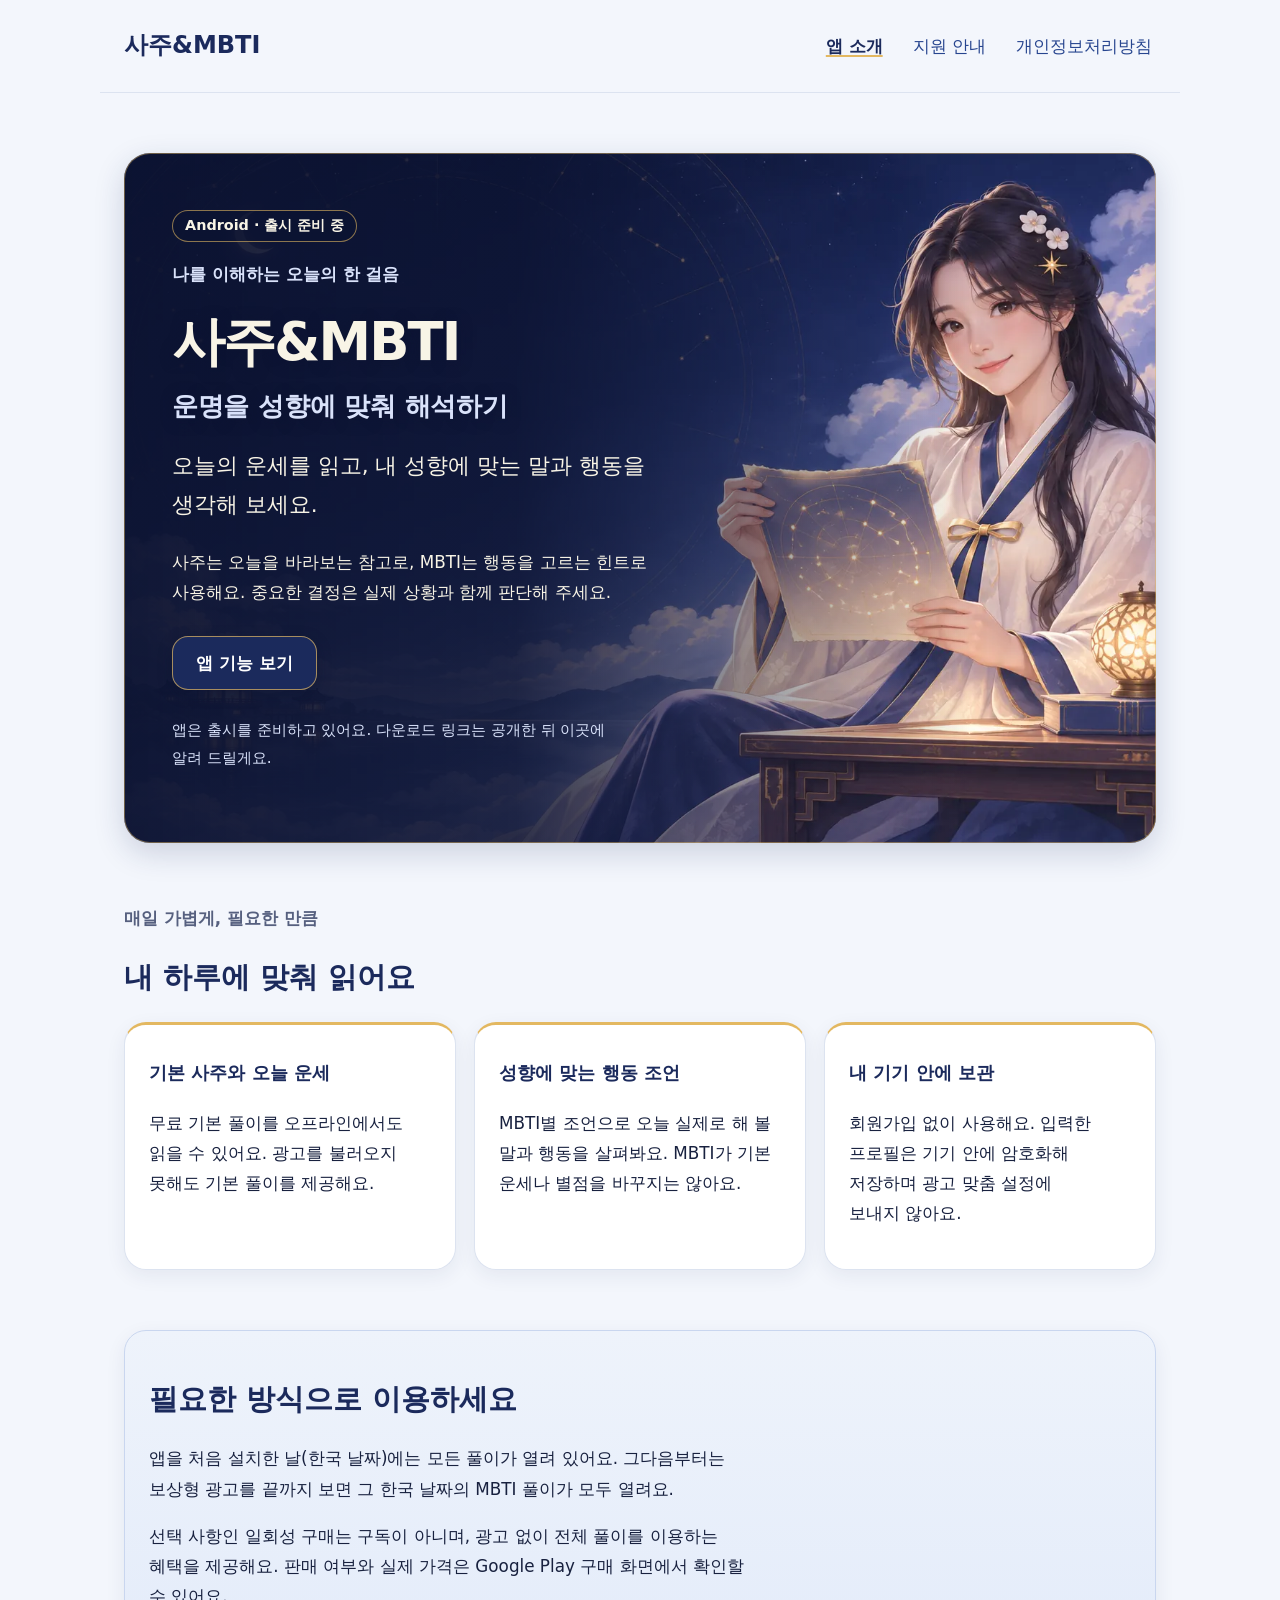
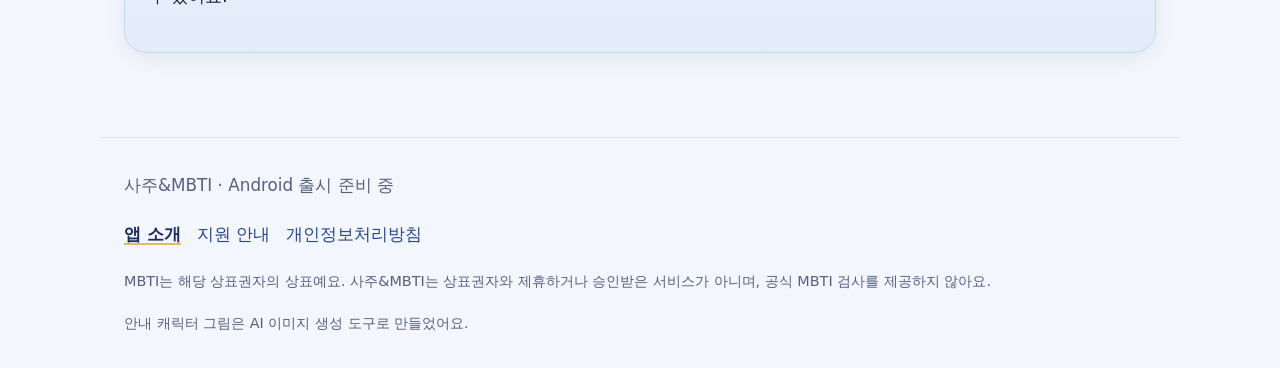
==== commit c458c058: "Update privacy policy (effective 2026-11-14) and rename app to 사주&MBTI Privacy policy rewritten (17 " ====
--- a/index.html
+++ b/index.html
@@ -1,8 +1,8 @@
 <!doctype html>
-<html lang="ko"><head><meta charset="utf-8"><meta name="viewport" content="width=device-width,initial-scale=1"><title>사주MBTI - 운명을 성향에 맞춰 해석하기</title><meta name="description" content="생일로 읽는 사주와 오늘 운세에 MBTI별 행동 조언을 더한 Android 앱이에요. 회원가입 없이 쓰고, 입력한 정보는 기기 안에 저장해요."><link rel="canonical" href="https://bluehige.github.io/saju/"><meta name="theme-color" content="#1B2A5C"><link rel="icon" type="image/png" sizes="64x64" href="favicon.png"><link rel="apple-touch-icon" sizes="180x180" href="apple-touch-icon.png"><meta property="og:type" content="website"><meta property="og:site_name" content="사주MBTI"><meta property="og:locale" content="ko_KR"><meta property="og:title" content="사주MBTI - 운명을 성향에 맞춰 해석하기"><meta property="og:description" content="오늘의 운세를 읽고, 내 성향에 맞는 말과 행동을 골라 보세요. Android 앱으로 출시를 준비하고 있어요."><meta property="og:url" content="https://bluehige.github.io/saju/"><meta property="og:image" content="https://bluehige.github.io/saju/og-image.png"><meta property="og:image:width" content="1200"><meta property="og:image:height" content="630"><meta property="og:image:alt" content="사주MBTI 안내 캐릭터와 앱 이름"><meta name="twitter:card" content="summary_large_image"><link rel="stylesheet" href="site.css"></head><body>
+<html lang="ko"><head><meta charset="utf-8"><meta name="viewport" content="width=device-width,initial-scale=1"><title>사주&amp;MBTI - 운명을 성향에 맞춰 해석하기</title><meta name="description" content="생일로 읽는 사주와 오늘 운세에 MBTI별 행동 조언을 더한 Android 앱이에요. 회원가입 없이 쓰고, 입력한 정보는 기기 안에 저장해요."><link rel="canonical" href="https://bluehige.github.io/saju/"><meta name="theme-color" content="#1B2A5C"><link rel="icon" type="image/png" sizes="64x64" href="favicon.png"><link rel="apple-touch-icon" sizes="180x180" href="apple-touch-icon.png"><meta property="og:type" content="website"><meta property="og:site_name" content="사주&amp;MBTI"><meta property="og:locale" content="ko_KR"><meta property="og:title" content="사주&amp;MBTI - 운명을 성향에 맞춰 해석하기"><meta property="og:description" content="오늘의 운세를 읽고, 내 성향에 맞는 말과 행동을 골라 보세요. Android 앱으로 출시를 준비하고 있어요."><meta property="og:url" content="https://bluehige.github.io/saju/"><meta property="og:image" content="https://bluehige.github.io/saju/og-image.png"><meta property="og:image:width" content="1200"><meta property="og:image:height" content="630"><meta property="og:image:alt" content="사주&amp;MBTI 안내 캐릭터와 앱 이름"><meta name="twitter:card" content="summary_large_image"><link rel="stylesheet" href="site.css"></head><body>
 <a class="skip" href="#main">본문으로 건너뛰기</a>
-<header><a class="brand" href="./">사주MBTI</a><nav aria-label="주요 메뉴"><a href="./" aria-current="page">앱 소개</a><a href="support.html">지원 안내</a><a href="privacy.html">개인정보처리방침</a></nav></header>
-<main id="main"><section class="hero"><div><p class="badge">Android · 출시 준비 중</p><p class="eyebrow">나를 이해하는 오늘의 한 걸음</p><h1>사주MBTI<span class="tagline">운명을 성향에 맞춰 해석하기</span></h1><p class="lead">오늘의 운세를 읽고, 내 성향에 맞는 말과 행동을 생각해 보세요.</p><p>사주는 오늘을 바라보는 참고로, MBTI는 행동을 고르는 힌트로 사용해요. 중요한 결정은 실제 상황과 함께 판단해 주세요.</p><a class="button" href="#features">앱 기능 보기</a><p class="note">앱은 출시를 준비하고 있어요. 다운로드 링크는 공개한 뒤 이곳에 알려 드릴게요.</p></div></section>
+<header><a class="brand" href="./">사주&amp;MBTI</a><nav aria-label="주요 메뉴"><a href="./" aria-current="page">앱 소개</a><a href="support.html">지원 안내</a><a href="privacy.html">개인정보처리방침</a></nav></header>
+<main id="main"><section class="hero"><div><p class="badge">Android · 출시 준비 중</p><p class="eyebrow">나를 이해하는 오늘의 한 걸음</p><h1>사주&amp;MBTI<span class="tagline">운명을 성향에 맞춰 해석하기</span></h1><p class="lead">오늘의 운세를 읽고, 내 성향에 맞는 말과 행동을 생각해 보세요.</p><p>사주는 오늘을 바라보는 참고로, MBTI는 행동을 고르는 힌트로 사용해요. 중요한 결정은 실제 상황과 함께 판단해 주세요.</p><a class="button" href="#features">앱 기능 보기</a><p class="note">앱은 출시를 준비하고 있어요. 다운로드 링크는 공개한 뒤 이곳에 알려 드릴게요.</p></div></section>
 <section id="features"><p class="eyebrow">매일 가볍게, 필요한 만큼</p><h2>내 하루에 맞춰 읽어요</h2><div class="cards"><article><h3>기본 사주와 오늘 운세</h3><p>무료 기본 풀이를 오프라인에서도 읽을 수 있어요. 광고를 불러오지 못해도 기본 풀이를 제공해요.</p></article><article><h3>성향에 맞는 행동 조언</h3><p>MBTI별 조언으로 오늘 실제로 해 볼 말과 행동을 살펴봐요. MBTI가 기본 운세나 별점을 바꾸지는 않아요.</p></article><article><h3>내 기기 안에 보관</h3><p>회원가입 없이 사용해요. 입력한 프로필은 기기 안에 암호화해 저장하며 광고 맞춤 설정에 보내지 않아요.</p></article></div></section>
 <section class="panel"><h2>필요한 방식으로 이용하세요</h2><p>앱을 처음 설치한 날(한국 날짜)에는 모든 풀이가 열려 있어요. 그다음부터는 보상형 광고를 끝까지 보면 그 한국 날짜의 MBTI 풀이가 모두 열려요.</p><p>선택 사항인 일회성 구매는 구독이 아니며, 광고 없이 전체 풀이를 이용하는 혜택을 제공해요. 판매 여부와 실제 가격은 Google Play 구매 화면에서 확인할 수 있어요.</p></section></main>
-<footer><p>사주MBTI · Android 출시 준비 중</p><nav aria-label="바닥글 메뉴"><a href="./" aria-current="page">앱 소개</a><a href="support.html">지원 안내</a><a href="privacy.html">개인정보처리방침</a></nav><p class="fine">MBTI는 해당 상표권자의 상표예요. 사주MBTI는 상표권자와 제휴하거나 승인받은 서비스가 아니며, 공식 MBTI 검사를 제공하지 않아요.</p><p class="fine">안내 캐릭터 그림은 AI 이미지 생성 도구로 만들었어요.</p></footer></body></html>
+<footer><p>사주&amp;MBTI · Android 출시 준비 중</p><nav aria-label="바닥글 메뉴"><a href="./" aria-current="page">앱 소개</a><a href="support.html">지원 안내</a><a href="privacy.html">개인정보처리방침</a></nav><p class="fine">MBTI는 해당 상표권자의 상표예요. 사주&amp;MBTI는 상표권자와 제휴하거나 승인받은 서비스가 아니며, 공식 MBTI 검사를 제공하지 않아요.</p><p class="fine">안내 캐릭터 그림은 AI 이미지 생성 도구로 만들었어요.</p></footer></body></html>
